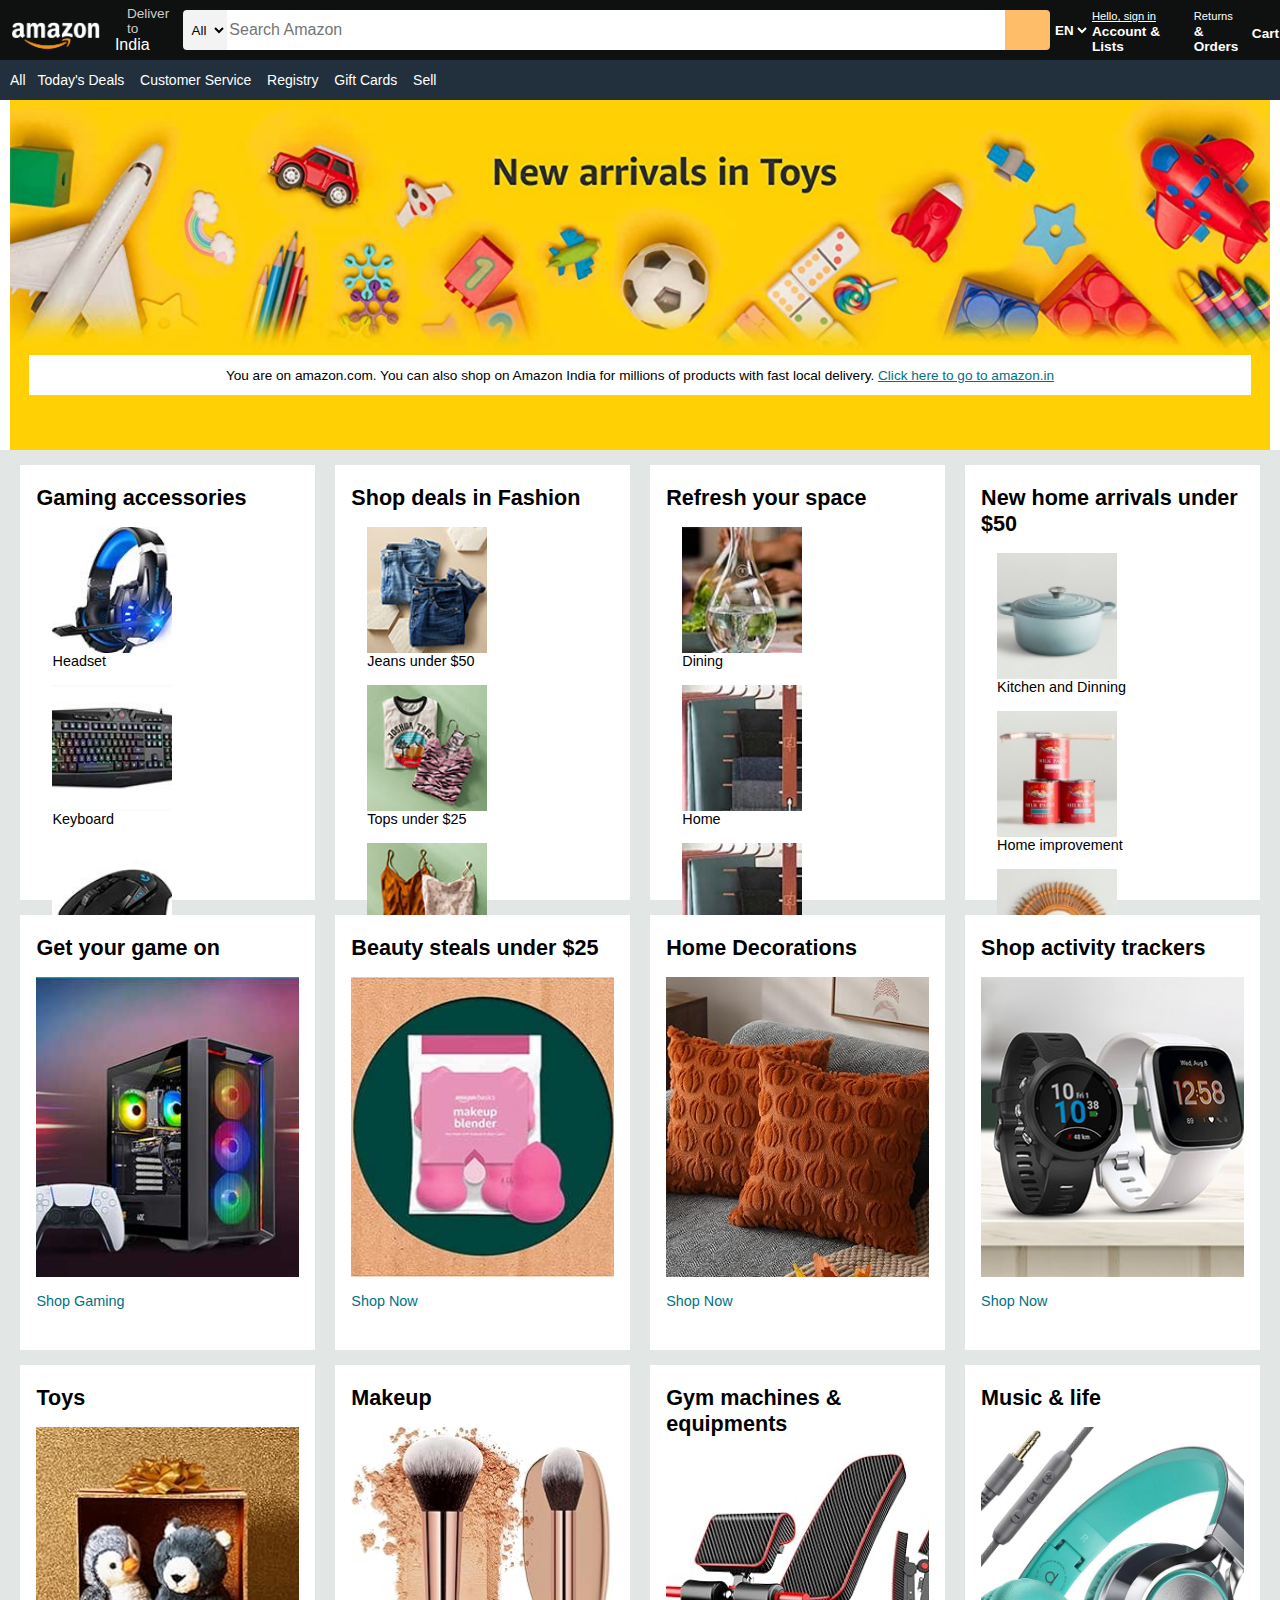
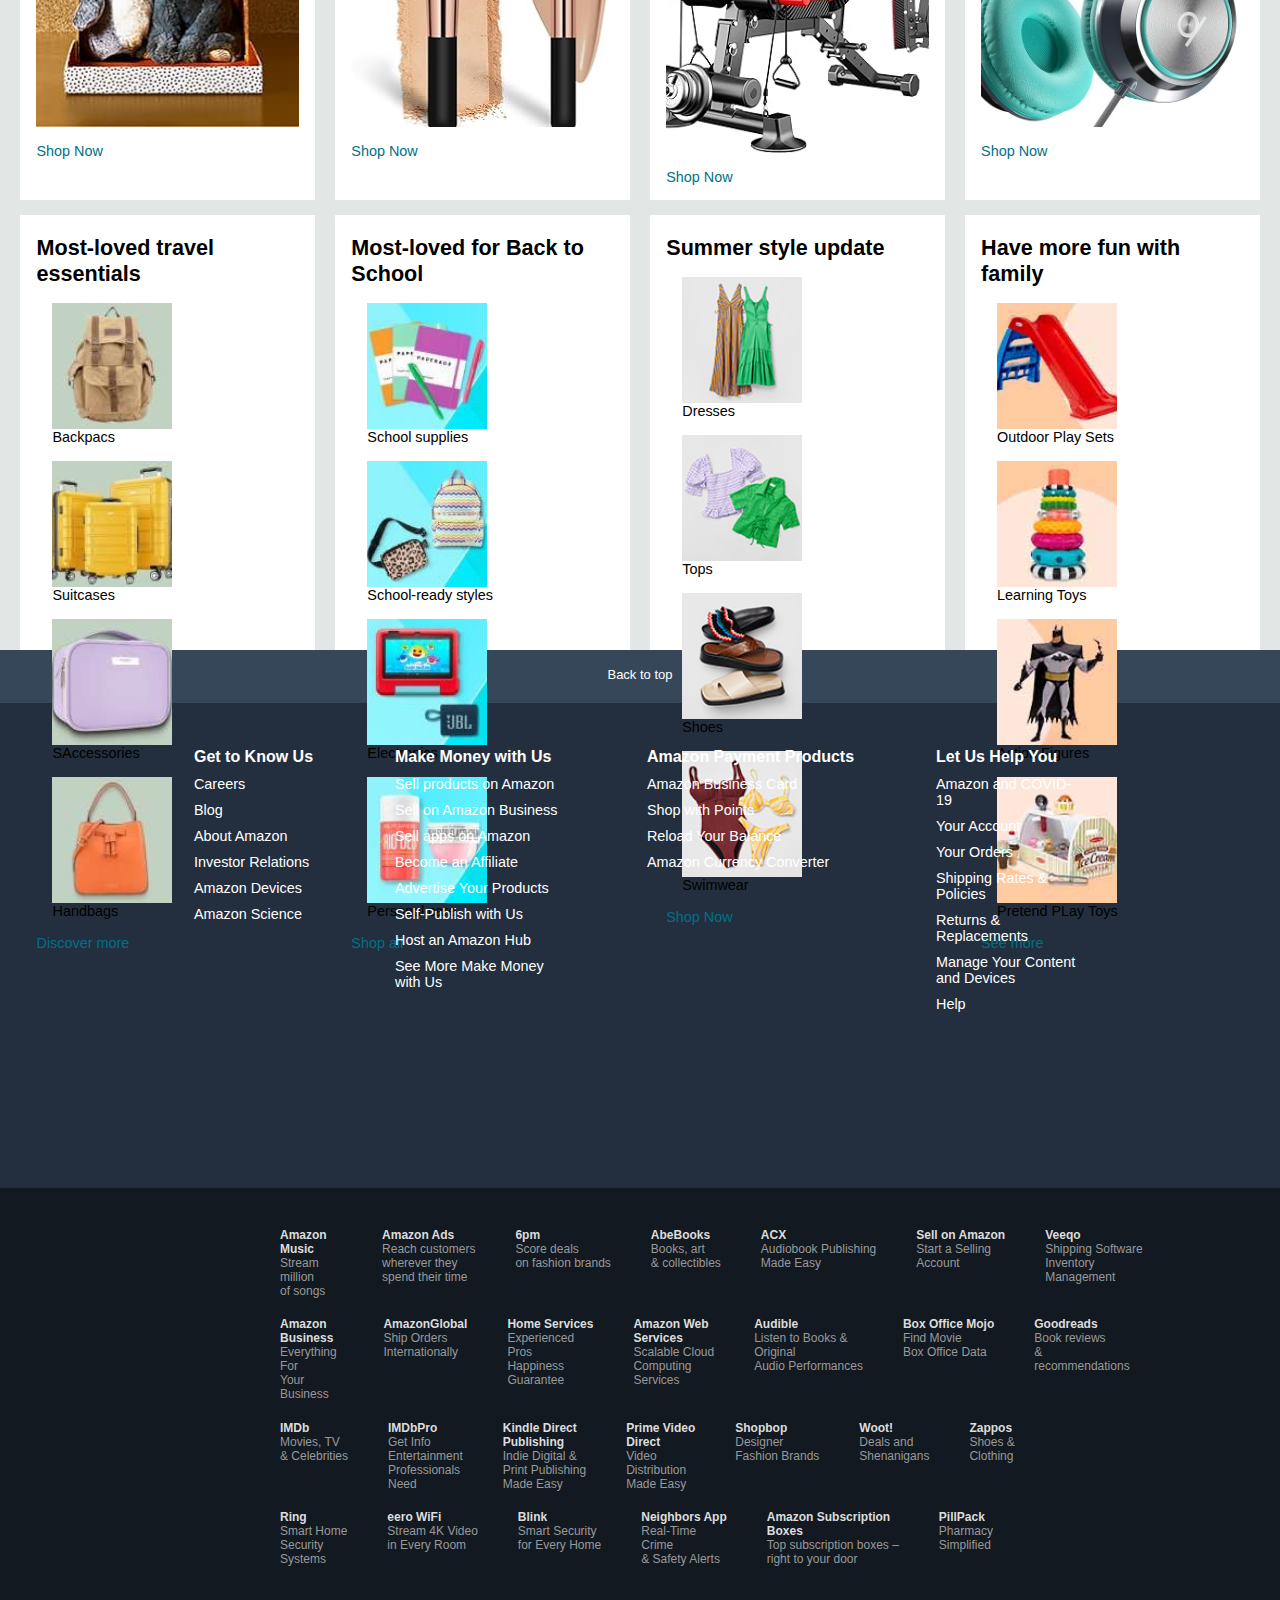
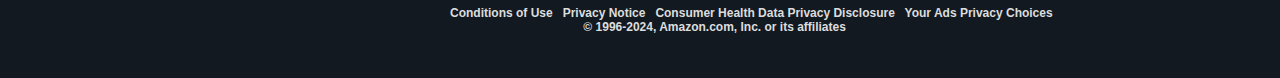
==== index.html @ d7a1045f "Add files via upload" ====
<!DOCTYPE html>
<html lang="en">
<head>
    <meta charset="UTF-8">
    <meta name="viewport" content="width=device-width, initial-scale=1.0">
    <title>Amazon</title>
    <link rel="stylesheet" href="https://cdnjs.cloudflare.com/ajax/libs/font-awesome/6.6.0/css/all.min.css" integrity="sha512-Kc323vGBEqzTmouAECnVceyQqyqdsSiqLQISBL29aUW4U/M7pSPA/gEUZQqv1cwx4OnYxTxve5UMg5GT6L4JJg==" crossorigin="anonymous" referrerpolicy="no-referrer" />
    <link rel="stylesheet" href="styles.css">
</head>
<body>
    <header>


        <div class="navbar">
            <div class="nav-logo border">
                <div class="logo"></div>
            </div>
            <div class="nav-address border">
                <p class="add-first">Deliver to</p>
                <div class="add-icon">
                    <i class="fa-solid fa-location-dot"></i>
                    <p class="add-sec">India</p>
                </div>
            </div>
            <div class="nav-search">
                <select class="search-select">
                    <option>All</option>
                </select>
                <input placeholder="Search Amazon" class="search-input">
                <div class="search-icon">
                    <i class="fa-solid fa-magnifying-glass"></i>
                </div>
            </div>
            <div class="nav-language">
                <div>
                    <p> </p>
                </div>
                <div class="nav-sym border">
                    <i class="fa-solid fa-flag-usa"></i>
                    <select class="search-lang">
                    <option>EN</option>
                </select>
                </div>
            </div>
            <div class="nav-signin border">
                <p><span><a href="signin.html">Hello, sign in</a></span></p>
                <p class="nav-same">Account & Lists</p>
            </div>
            <div class="nav-order border">
                <p><span>Returns</span></p>
                <p class="nav-same">& Orders </p>
            </div>
            <div class="nav-cart border">
                <i class="fa-solid fa-cart-shopping"></i>
                Cart
            </div>
        </div>


        <div class="pannel">
            <div class="pannel-all">
                <i class="fa-solid fa-bars"></i>
                All
            </div>
            <div class="pannel-buttons">
                <p>Today's Deals</p>
                <p>Customer Service</p>
                <p>Registry</p>
                <p>Gift Cards</p>
                <p>Sell</p>
            </div>
        </div>
    </header>
    <div class="background-section">
        <div class="background-mssg"><p>You are on amazon.com. You can also shop on Amazon India for millions of products with fast local delivery. <a href="https://www.amazon.in/">Click here to go to amazon.in</a></p></div>
    </div>
    <div class="main-section">
        <div class="box">
            <div class="box-content">
                <h2>Gaming accessories</h2>
                <div class="in-box">
                <div class="in-box-manag">
                <div class="box-imageeee" style="background-image: url(b1i1.jpg);"></div>
                Headset
                </div>
                <div class="in-box-manag">
                <div class="box-imageeee" style="background-image: url(b1i2.jpg);"></div>
                Keyboard   
                </div>
                <div class="in-box-manag">
                <div class="box-imageeee" style="background-image: url(b1i3.jpg);"></div>
                Computer mice
                </div>
                <div class="in-box-manag">
                <div class="box-imageeee" style="background-image: url(b1i4.jpg);"></div>
                Chairs
                </div>
                </div>
                <p>See more</p>
            </div>
        </div>
        <div class="box">
            <div class="box-content">
                <h2>Shop deals in Fashion</h2>
                <div class="in-box">
                <div class="in-box-manag">
                <div class="box-imageeee" style="background-image: url(b2i1.jpg);"></div>
                Jeans under $50
                </div>
                <div class="in-box-manag">
                <div class="box-imageeee" style="background-image: url(b2i2.jpg);"></div>
                Tops under $25 
                </div>
                <div class="in-box-manag">
                <div class="box-imageeee" style="background-image: url(b2i3.jpg);"></div>
                Dresses under $50
                </div>
                <div class="in-box-manag">
                <div class="box-imageeee" style="background-image: url(b2i4.jpg);"></div>
                Shoes under $50
                </div>
                </div>
                <p>See all deals</p>
            </div>
        </div>
        <div class="box">
            <div class="box-content">
                <h2>Refresh your space</h2>
                <div class="in-box">
                <div class="in-box-manag">
                <div class="box-imageeee" style="background-image: url(b3i1.jpg);"></div>
                Dining
                </div>
                <div class="in-box-manag">
                <div class="box-imageeee" style="background-image: url(b3i2.jpg);"></div>
                Home  
                </div>
                <div class="in-box-manag">
                <div class="box-imageeee" style="background-image: url(b3i2.jpg);"></div>
                Kitchen
                </div>
                <div class="in-box-manag">
                <div class="box-imageeee" style="background-image: url(b3i4.jpg);"></div>
                Health and Beauty
                </div>
                </div>
                <p>See more</p>
            </div>
        </div>
        <div class="box">
            <div class="box-content">
                <h2>New home arrivals under $50</h2>
                <div class="in-box">
                <div class="in-box-manag">
                <div class="box-imageeee" style="background-image: url(b4i1.jpg);"></div>
                Kitchen and Dinning
                </div>
                <div class="in-box-manag">
                <div class="box-imageeee" style="background-image: url(b4i2.jpg);"></div>
                Home improvement 
                </div>
                <div class="in-box-manag">
                <div class="box-imageeee" style="background-image: url(b4i3.jpg);"></div>
                Décor
                </div>
                <div class="in-box-manag">
                <div class="box-imageeee" style="background-image: url(b4i4.jpg);"></div>
                Bedding & bath
                </div>
                </div>
                <p>Shop the latest from home</p>
            </div>
        </div>
        <div class="box">
            <div class="box-content">
            <h2>Get your game on</h2>
            <div class="box-image" style="background-image: url(box1.jpg);"></div>
            <p>Shop Gaming</p>
            </div>
        </div>
        <div class="box">
            <div class="box-content">
                <h2>Beauty steals under $25</h2>
                <div class="box-image" style="background-image: url(box2.jpg);"></div>
                <p>Shop Now</p>
                </div>
        </div>
        <div class="box">
            <div class="box-content">
                <h2>Home Decorations</h2>
                <div class="box-image" style="background-image: url(box3.jpg);"></div>
                <p>Shop Now</p>
                </div>
        </div>
        <div class="box">
            <div class="box-content">
                <h2>Shop activity trackers</h2>
                <div class="box-image" style="background-image: url(box4.jpg);"></div>
                <p>Shop Now</p>
                </div>
        </div>
        
        <div class="box">
            <div class="box-content">
            <h2>Toys</h2>
            <div class="box-image" style="background-image: url(box5.jpg);"></div>
            <p>Shop Now</p>
            </div>
        </div>
        <div class="box">
            <div class="box-content">
                <h2>Makeup</h2>
                <div class="box-image" style="background-image: url(box6.jpg);"></div>
                <p>Shop Now</p>
                </div>
        </div>
        <div class="box">
            <div class="box-content">
                <h2>Gym machines & equipments</h2>
                <div class="box-image" style="background-image: url(box7.jpg);"></div>
                <p>Shop Now</p>
                </div>
        </div>
        <div class="box">
            <div class="box-content">
                <h2>Music & life</h2>
                <div class="box-image" style="background-image: url(box8.jpg);"></div>
                <p>Shop Now</p>
                </div>
        </div>
        <div class="box">
            <div class="box-content">
                <h2>Most-loved travel essentials</h2>
                <div class="in-box">
                <div class="in-box-manag">
                <div class="box-imageeee" style="background-image: url(b5i1.jpg);"></div>
                Backpacs
                </div>
                <div class="in-box-manag">
                <div class="box-imageeee" style="background-image: url(b5i2.jpg);"></div>
                Suitcases
                </div>
                <div class="in-box-manag">
                <div class="box-imageeee" style="background-image: url(b5i3.jpg);"></div>
                SAccessories
                </div>
                <div class="in-box-manag">
                <div class="box-imageeee" style="background-image: url(b5i4.jpg);"></div>
                Handbags
                </div>
                </div>
                <p>Discover more</p>
            </div>
        </div>
        <div class="box">
            <div class="box-content">
                <h2>Most-loved for Back to School</h2>
                <div class="in-box">
                <div class="in-box-manag">
                <div class="box-imageeee" style="background-image: url(b6i1.jpg);"></div>
                School supplies
                </div>
                <div class="in-box-manag">
                <div class="box-imageeee" style="background-image: url(b6i2.jpg);"></div>
                School-ready styles 
                </div>
                <div class="in-box-manag">
                <div class="box-imageeee" style="background-image: url(b6i3.jpg);"></div>
                Electronics
                </div>
                <div class="in-box-manag">
                <div class="box-imageeee" style="background-image: url(b6i4.jpg);"></div>
                Personal care
                </div>
                </div>
                <p>Shop all</p>
            </div>
        </div>
        <div class="box">
            <div class="box-content">
                <h2>Summer style update</h2>
                <div class="in-box">
                <div class="in-box-manag">
                <div class="box-imageeee" style="background-image: url(b7i1.jpg);"></div>
                Dresses
                </div>
                <div class="in-box-manag">
                <div class="box-imageeee" style="background-image: url(b7i2.jpg);"></div>
                Tops
                </div>
                <div class="in-box-manag">
                <div class="box-imageeee" style="background-image: url(b7i3.jpg);"></div>
                Shoes
                </div>
                <div class="in-box-manag">
                <div class="box-imageeee" style="background-image: url(b7i4.jpg);"></div>
                Swimwear
                </div>
                </div>
                <p>Shop Now</p>
            </div>
        </div>
        <div class="box">
            <div class="box-content">
                <h2>Have more fun with family</h2>
                <div class="in-box">
                <div class="in-box-manag">
                <div class="box-imageeee" style="background-image: url(b8i1.jpg);"></div>
                Outdoor Play Sets
                </div>
                <div class="in-box-manag">
                <div class="box-imageeee" style="background-image: url(b8i2.jpg);"></div>
                Learning Toys   
                </div>
                <div class="in-box-manag">
                <div class="box-imageeee" style="background-image: url(b8i3.jpg);"></div>
                Action Figures
                </div>
                <div class="in-box-manag">
                <div class="box-imageeee" style="background-image: url(b8i4.jpg);"></div>
                Pretend PLay Toys
                </div>
                </div>
                <p>See more</p>
            </div>
        </div>
    </div>
    <footer>
        <div class="footer-one">
            Back to top
        </div>
        <div class="footer-two">
            <div class="one">
                <h2>Get to Know Us</h2>
                <p>Careers</p>
                <p>Blog</p>
                <p>About Amazon</p>
                <p>Investor Relations</p>
                <p>Amazon Devices</p>
                <p>Amazon Science</p>
            </div>
            <div class="one three">
                <h2>Make Money with Us</h2>
                <p>Sell products on Amazon</p>
                <p>Sell on Amazon Business</p>
                <p>Sell apps on Amazon</p>
                <p>Become an Affiliate</p>
                <p>Advertise Your Products</p>
                <p>Self-Publish with Us</p>
                <p>Host an Amazon Hub</p>
                <p>See More Make Money with Us</p>
            </div>
            <div class="one">
                <h2>Amazon Payment Products</h2>
                <p>Amazon Business Card</p>
                <p>Shop with Points</p>
                <p>Reload Your Balance</p>
                <p>Amazon Currency Converter</p>
            </div>
            <div class="one two">
                <h2>Let Us Help You</h2>
                <p>Amazon and COVID-19</p>
                <p>Your Account</p>
                <p>Your Orders</p>
                <p>Shipping Rates & Policies</p>
                <p>Returns & Replacements</p>
                <p>Manage Your Content and Devices</p>
                <p>Help</p>
            </div>
        </div>
        <div class="footer-three">
            <div class="info1">
                <div class="info-data data1">
<h1><pre>Amazon 
Music</pre></h1>
<pre>Stream 
million
of songs     </pre>
                </div>
                <div class="info-data data2">
<h1><pre>Amazon Ads</pre></h1>
<pre>Reach customers
wherever they
spend their time</pre>
                </div>
                <div class="info-data data3">
<h1><pre>6pm</pre></h1>
<pre>Score deals 
on fashion brands</pre>
                </div>
                <div class="info-data data4">
<h1><pre>AbeBooks</pre></h1>
<pre>Books, art
& collectibles</pre>
                </div>
                <div class="info-data data5">
<h1><pre>ACX</pre></h1>
<pre>Audiobook Publishing
Made Easy</pre>
                </div>
                <div class="info-data data6">
<h1><pre>Sell on Amazon</pre></h1>
<pre>Start a Selling
Account</pre>
                </div>
                <div class="info-data data7">
<h1><pre>Veeqo</pre></h1>
<pre>Shipping Software
Inventory
Management</pre>
                </div>
            </div>
            <div class="info2">
                <div class="info-data data1">
<h1><pre>Amazon
Business</pre></h1>
<pre>Everything  
For
Your 
Business</pre>
                </div>
                <div class="info-data data2">
<h1><pre>AmazonGlobal</pre></h1>
<pre>Ship Orders
Internationally</pre>
                </div>
                <div class="info-data data3">
<h1><pre>Home Services</pre></h1>
<pre>Experienced 
Pros
Happiness
Guarantee</pre>
                </div>
                 <div class="info-data data4">
<h1><pre>Amazon Web
Services</pre></h1>
<pre>Scalable Cloud
Computing
Services</pre>
                </div>
                <div class="info-data data5">
<h1><pre>Audible</pre></h1>
<pre>Listen to Books & 
Original
Audio Performances</pre>
                </div>
                <div class="info-data data6">
<h1><pre>Box Office Mojo</pre></h1>
<pre>Find Movie
Box Office Data</pre>
                </div>
                <div class="info-data data7">
<h1><pre>Goodreads</pre></h1>
<pre>Book reviews
&
recommendations</pre>
                </div>
            </div>
            <div class="info3">
                <div class="info-data data1">
<h1><pre>IMDb</pre></h1>
<pre>Movies, TV
& Celebrities</pre>
                </div>
                <div class="info-data data2">
<h1><pre>IMDbPro</pre></h1>
<pre>Get Info
Entertainment
Professionals
Need</pre>
                </div>
                <div class="info-data data3">
<h1><pre>Kindle Direct
Publishing</pre></h1>
<pre>Indie Digital &
Print Publishing
Made Easy</pre>
                </div>
                 <div class="info-data data4">
<h1><pre>Prime Video
Direct</pre></h1>
<pre>Video
Distribution
Made Easy</pre>
                </div>
                <div class="info-data data5">
<h1><pre>Shopbop</pre></h1>
<pre>Designer
Fashion Brands</pre>
                </div>
                <div class="info-data data6">
<h1><pre>Woot!</pre></h1>
<pre>Deals and
Shenanigans</pre>
                </div>
                <div class="info-data data7">
<h1><pre>Zappos</pre></h1>
<pre>Shoes &
Clothing</pre>
                </div>
            </div>
            <div class="info4">
                <div class="info-data data1">
<h1><pre>Ring</pre></h1>
<pre>Smart Home
Security
Systems</pre>
                </div>
                <div class="info-data data2">
<h1><pre>eero WiFi</pre></h1>
<pre>Stream 4K Video
in Every Room</pre>
                </div>
                <div class="info-data data3">
<h1><pre>Blink</pre></h1>
<pre>Smart Security
for Every Home</pre>
                </div>
                 <div class="info-data data4">
<h1><pre>Neighbors App</pre></h1>
<pre>Real-Time
Crime
& Safety Alerts</pre>
                </div>
                <div class="info-data data5">
<h1><pre>Amazon Subscription
Boxes</pre></h1>
<pre>Top subscription boxes –
right to your door</pre>
                </div>
                <div class="info-data data6">
<h1><pre>PillPack</pre></h1>
<pre>Pharmacy
Simplified</pre>
                </div>
            </div>
                <div class="ending">
<h1>
<pre>Conditions of Use   Privacy Notice   Consumer Health Data Privacy Disclosure   Your Ads Privacy Choices
                                        © 1996-2024, Amazon.com, Inc. or its affiliates
</pre>
</h1>
                </div>
    </footer>
</body>
</html>
---- styles.css ----
*{
    margin:0;
    font-family: Arial;
    border: border-box;
}

.navbar {
    height: 60px;
    background-color: #0f1111;
    color:white;
    display: flex;
    align-items: center;
    justify-content: space-evenly;
}
/*nav box1*/
.nav-logo {
    height: 50px;
    width: 113px;
}
.logo {
    background-image: url("amazon_logo.png");
    height: 50px;
    width: 100%;
    background-size: cover;
}

.border {
    border: 1.5px solid transparent;
}
.border:hover {
    border: 1.5px solid white;
}
/*nav box2*/
.add-first {
    font-size: 0.85rem;
    color: #cccccc;
    margin-left: 15px;
}
.add-sec{
    font-size: 1rem;
    color: white;
    margin-left: 3px;
}
.add-icon{
    display: flex;
    align-items: center;
}
/*nav box3*/
.nav-search{
    display: flex;
    justify-content: space-evenly;
    width: 900px;
    height: 40px;
    border-radius: 4px;
}
.search-select{
    background-color: #f3f3f3;
    width: 50px;
    text-align: center;
    border-top-left-radius: 4px;
    border-bottom-left-radius: 4px;
    border: none;
}
.search-input{
    width: 100%;
    font-size: 1rem;
    border: none;
}
.search-icon{
    width: 50px;
    display: flex;
    justify-content: center;
    align-items: center;
    font-size: 1.2rem;
    background-color: #febd68;
    border-top-right-radius: 4px;
    border-bottom-right-radius: 4px;
    color: #0f1111;
}
.nav-search:hover{
    border:3px solid orange;
}
/*box4*/
.search-lang{
    background-color: #0f1111;
    color: white;
    border: none;
    font-weight: 700;
}

/* navbar box 5 & 6 */
span {
    font-size: 0.7rem;
}

.nav-signin p a{
    color: white;
}
.nav-same{
    font-size: 0.85rem;
    font-weight: 700;
}

/* navbar box7*/
.nav-cart i{
    font-size: 1.5rem;
}
.nav-cart{
    font-size: 0.85rem;
    font-weight: 700;
}
/*pannel*/
.pannel{
    height: 40px;
    display:flex;
    background-color: #222f3d;
    color: white;
    align-items: center;
}

.pannel-all{
    margin-left:10px;
    font-size: 14px;
    font-weight: 300;
}
.pannel-buttons p{
    display: inline;
    margin-left: 12px;
    font-size: 14px;
}

.pannel-buttons{
    width: 80%;
    font-size: 0.85rem;
    font-weight: 300;
}


/**** background section *****/
.background-section{
    background-image: url(bgimage1.jpg);
    background-size: cover;
    height: 350px;
    display: flex;
    justify-content: center;
    align-items: flex-end;
    margin-left: 10px;
    margin-right: 10px;
}
.background-mssg{
    background-color: white;
    color: black;
    height: 40px;
    display: flex;
    align-items: center;
    justify-content: center; 
    font-size: 0.85rem;
    width: 97%;  
    margin-bottom: 55px;
}
.background-mssg a {
    color: #007185;
}


/*** main section ***/
.main-section {
    display: flex;
    flex-wrap: wrap;
    justify-content: space-evenly;
    background-color: #e2e7e6;
}
.box{
    height: 400px;
    width: 23%;
    background-color: white;
    padding: 20px 0px 15px;
    margin-top: 15px;
}
.in-box{
    display: flex;
    flex-wrap: wrap;
    justify-content: space-between;
    margin-bottom: 1rem;
    margin-left: 1rem;
    margin-right: 1rem;
}
.box-image{
    height: 300px;
    background-size: cover;
    background-position: center;
    margin-top: 1rem;
    margin-bottom: 1rem;
}
.box-imageeee{
    height: 126px;
    width: 120px;
    background-size: cover;
    background-position: center;
    margin-top: 1rem;
}
.in-box-manag{
    display: inline;
}
.box-content{
    font-size: 0.9rem;
    margin-left: 1rem;
    margin-right: 1rem;
}
.box-content p{
    color: #007185;
}
/*** footer section ***/
.footer-one{
    height: 36px;
    background-color: rgb(55, 71, 90);
    color: white;
    font-size: 13px;
    text-align: center;
    padding-top: 17px;
}
.footer-two {
    height: 440px;
    background-color: #232f3e;
    color: white;
    display: flex;
    justify-content: space-evenly;
    padding-top: 45px;
    padding-left: 112px;
    padding-right: 112px;
}
.one h2{
    font-size: 1rem;
}
.one p{
    padding-top: 10px;
    font-size: 0.9rem;
}
.two {
    width: 150px;
}
.three{
    width: 170px;
}
.footer-three{
    height: 450px;
    background-color: #121921;
    display: flex;
    flex-wrap: wrap;
    padding-top: 40px;
}
.info-data{
 display: flex;
 flex-wrap: wrap;
}
.info-data h1{
    font-size: 12px;
    color: #dddddd;
}
.info1{
    color: #999999;
    display: flex;
    font-size: 12px;
    padding-left: 280px;
}
.info2{
    color: #999999;
    font-size: 12px;
    display: flex;
    padding-left: 280px;
}
.info3{
    color: #999999;
    display: flex;
    font-size: 12px;
    padding-left: 280px;
}
.info4{
    color: #999999;
    display: flex;
    font-size: 12px;
    padding-left: 280px;
}
.data1{
    display: inline;
    padding-right: 40px;
}
.data2{
    display: inline;
    padding-right: 40px;
}
.data3{
    display: inline;
    padding-right: 40px;
}
.data4{
    display: inline;
    padding-right: 40px;
}
.data5{
    display: inline;
    padding-right: 40px;
}
.data6{
    display: inline;
    padding-right: 40px;
}
.data7{
    display: inline;
    padding-right: 40px;
}
.ending h1{
    color: #dddddd;
    font-size: 12px;
    padding-top: 20px;
    padding-left: 450px;
    padding-bottom: 25px;
}
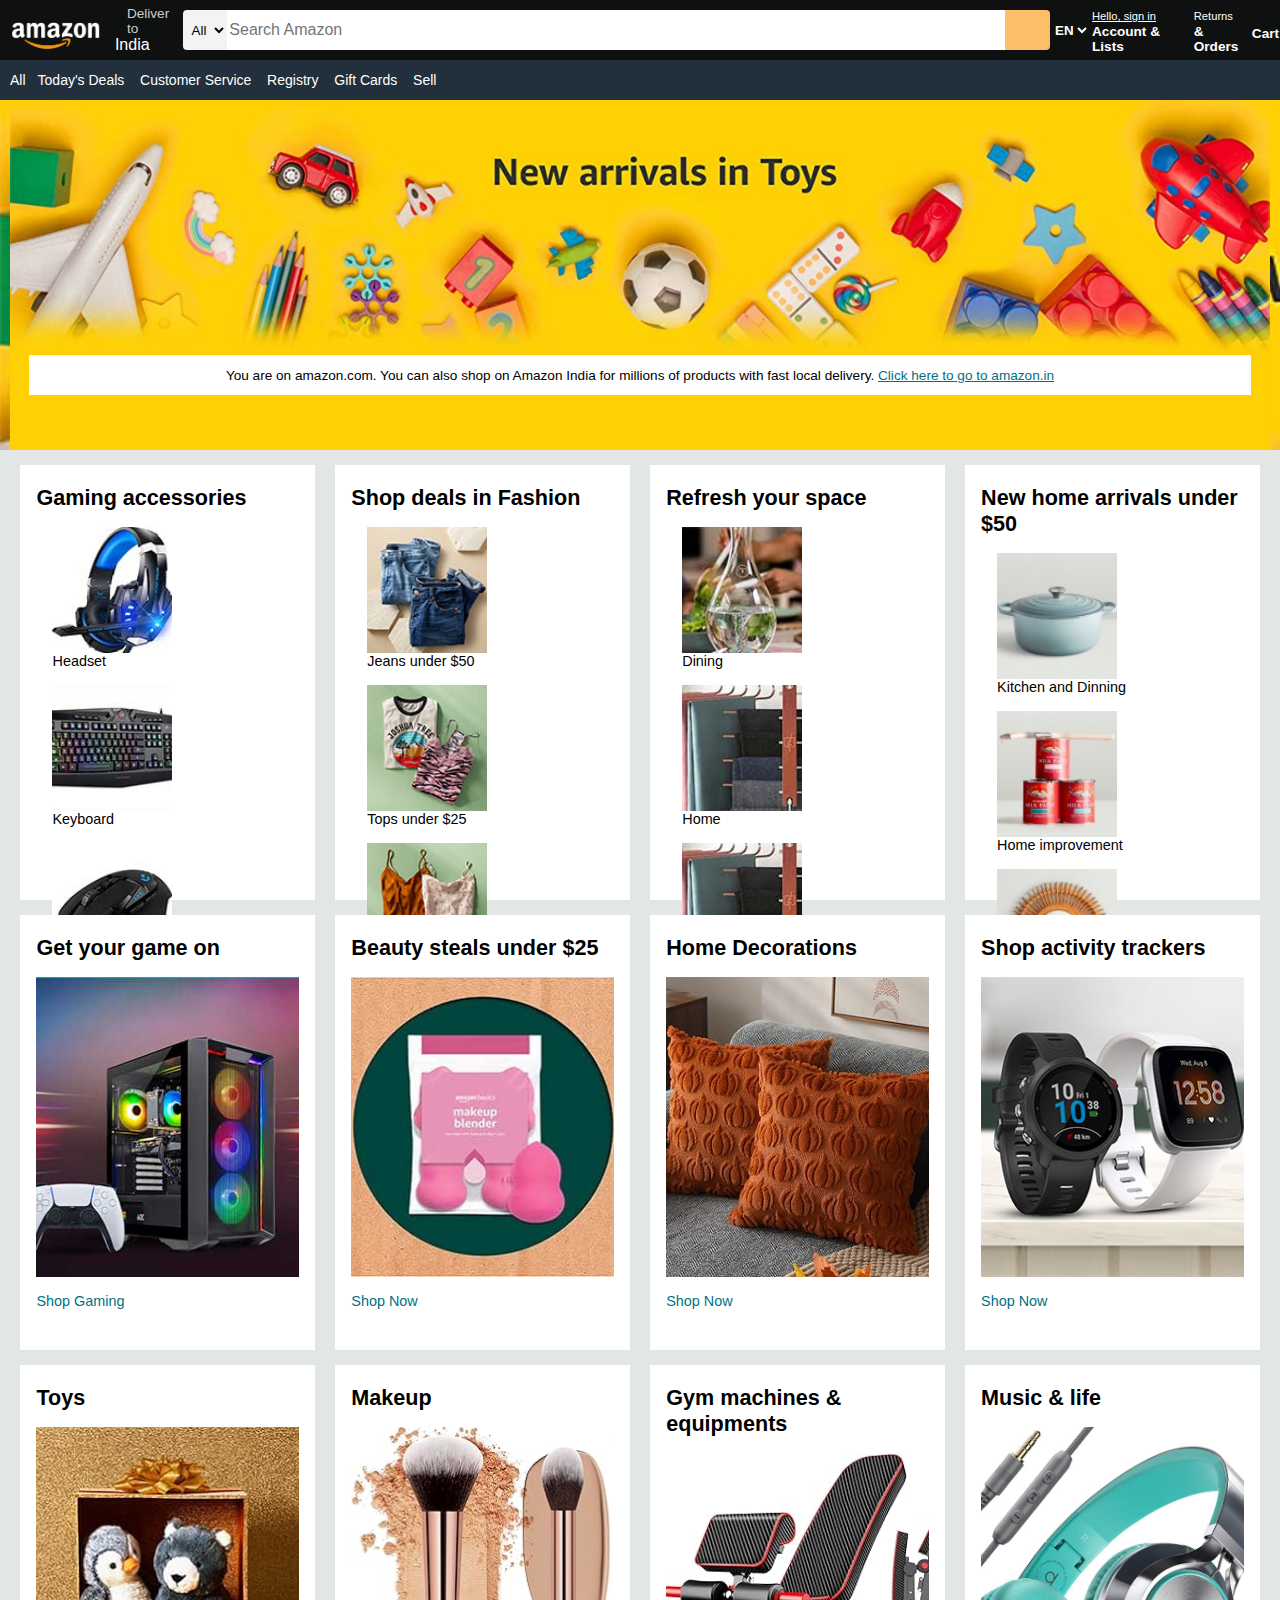
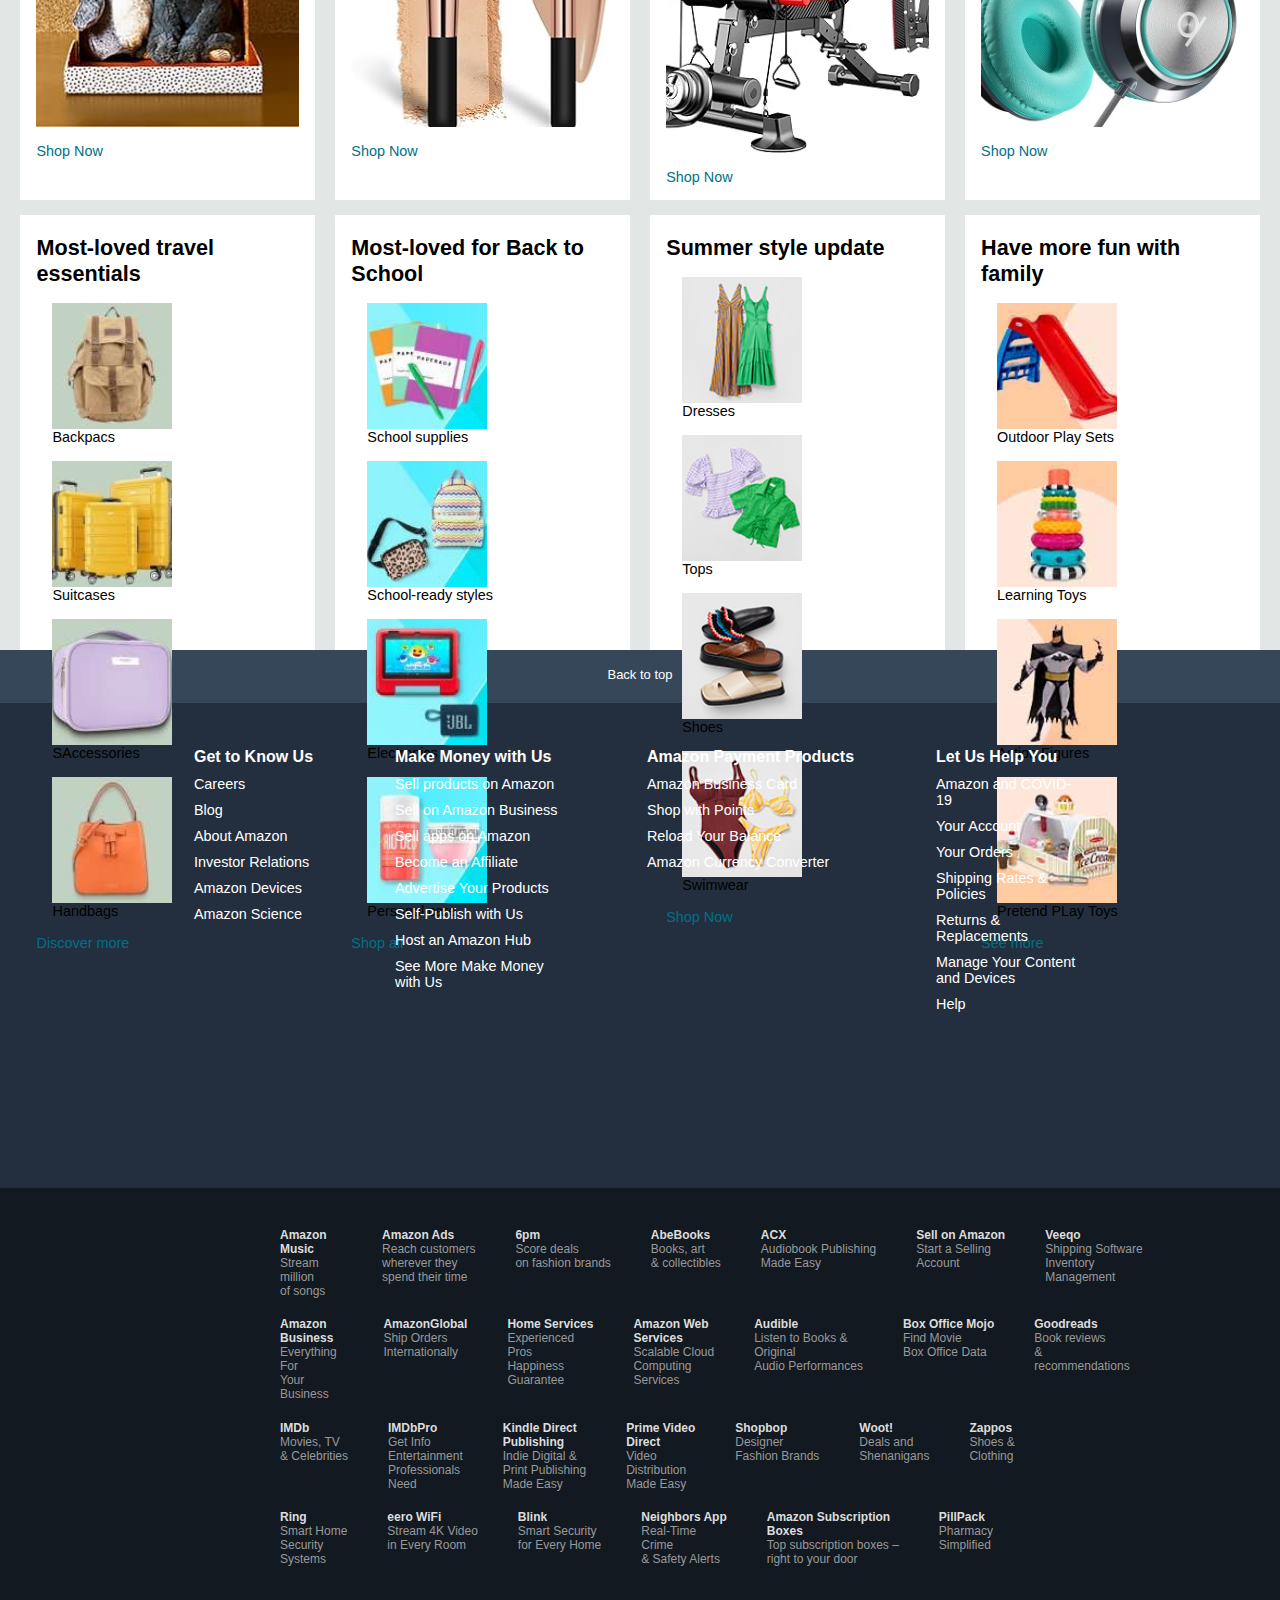
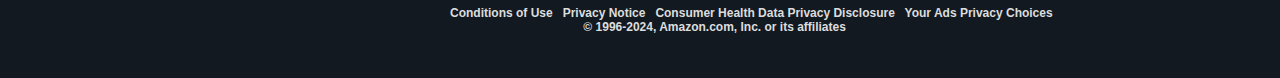
==== commit e4d793a0: "Update index.html" ====
--- a/index.html
+++ b/index.html
@@ -71,8 +71,10 @@
             </div>
         </div>
     </header>
+    <div class="background-container">
     <div class="background-section">
         <div class="background-mssg"><p>You are on amazon.com. You can also shop on Amazon India for millions of products with fast local delivery. <a href="https://www.amazon.in/">Click here to go to amazon.in</a></p></div>
+    </div>
     </div>
     <div class="main-section">
         <div class="box">
@@ -542,5 +544,6 @@
 </h1>
                 </div>
     </footer>
+    <script src="script.js"></script
 </body>
-</html>+</html>
